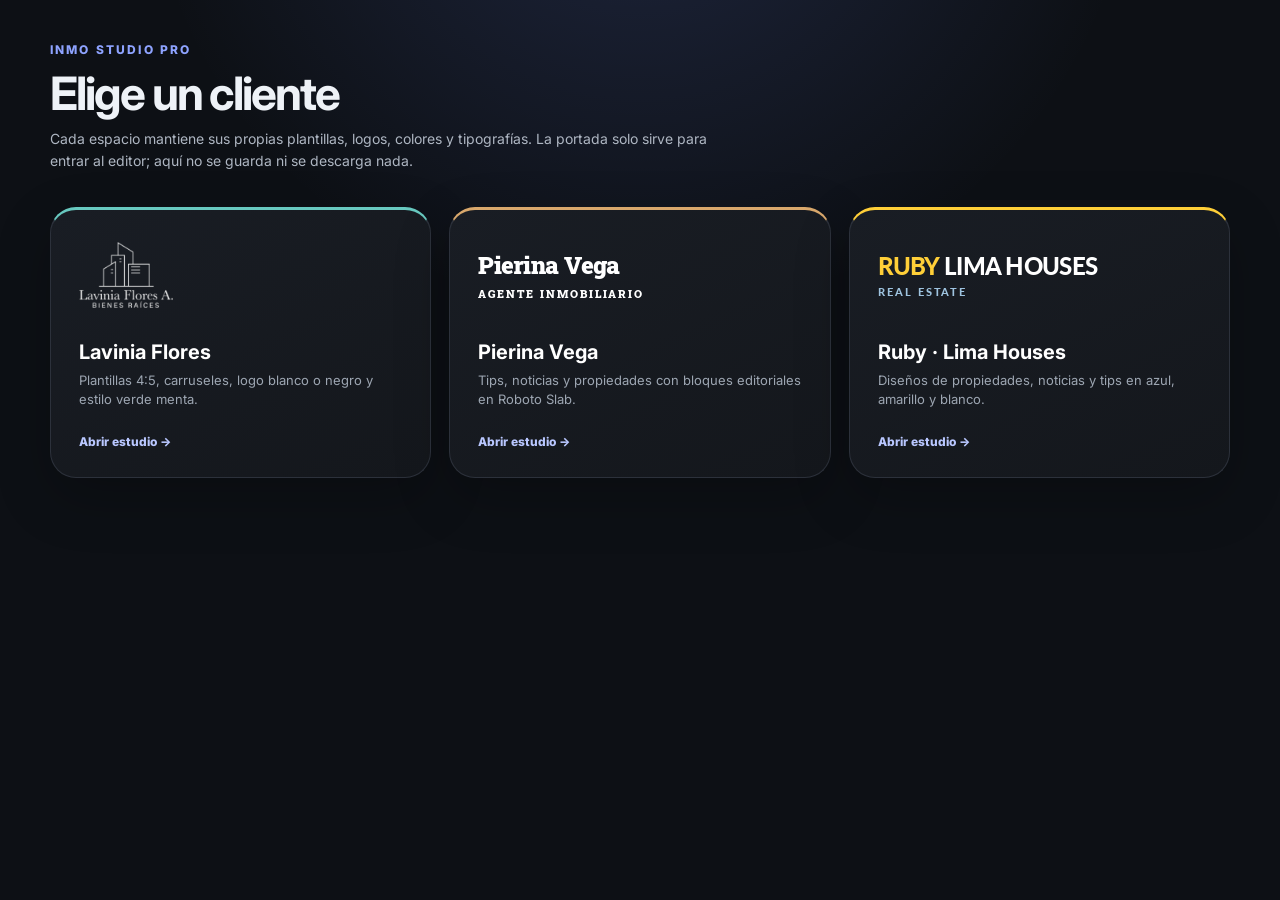
==== editor.html @ d0f82da0 "Add files via upload" ====
<!doctype html>
<html lang="es"><head><meta charset="utf-8"><meta name="viewport" content="width=device-width,initial-scale=1"><title>Inmo Studio PRO · Editor</title>
<link rel="preconnect" href="https://fonts.googleapis.com"><link rel="preconnect" href="https://fonts.gstatic.com" crossorigin>
<link href="https://fonts.googleapis.com/css2?family=Inter:wght@400;500;600;700;800&family=Lato:ital,wght@0,400;0,700;0,900;1,700;1,900&family=Roboto+Slab:wght@400;500;600;700;800;900&display=swap" rel="stylesheet">
<link rel="stylesheet" href="css/editor.css"></head><body>
<section id="home"><div class="home-wrap"><div class="home-kicker">Inmo Studio Pro</div><h1 class="home-title">Elige un cliente</h1><p class="home-sub">Cada espacio mantiene sus propias plantillas, logos, colores y tipografías. La portada solo sirve para entrar al editor; aquí no se guarda ni se descarga nada.</p><div class="client-grid">
<button class="client-card" data-client="lavinia"><div class="client-logo"><img src="[data-uri]" alt="Lavinia"></div><h2>Lavinia Flores</h2><p>Plantillas 4:5, carruseles, logo blanco o negro y estilo verde menta.</p><div class="open-label">Abrir estudio →</div></button>
<button class="client-card" data-client="pierina"><div class="client-logo"><div class="wordmark" style="font-family:'Roboto Slab'">Pierina Vega<small>AGENTE INMOBILIARIO</small></div></div><h2>Pierina Vega</h2><p>Tips, noticias y propiedades con bloques editoriales en Roboto Slab.</p><div class="open-label">Abrir estudio →</div></button>
<button class="client-card" data-client="ruby"><div class="client-logo"><div class="wordmark" style="font-family:Lato;color:#ffcf38">RUBY <span style="color:#fff">LIMA HOUSES</span><small style="color:#9ec3df">REAL ESTATE</small></div></div><h2>Ruby · Lima Houses</h2><p>Diseños de propiedades, noticias y tips en azul, amarillo y blanco.</p><div class="open-label">Abrir estudio →</div></button>
</div></div></section>
<section id="studio" class="hidden"><header class="topbar"><div class="top-left"><button id="backHome" class="topbtn icon">←</button><div class="brand-title" id="brandTitle">Studio</div><div class="divider"></div><button id="newProject" class="topbtn">Nuevo</button><button id="saveProject" class="topbtn">Guardar</button><button id="openProject" class="topbtn">Abrir</button><button id="editMasterBtn" class="topbtn master-edit-btn" title="Editar plantilla base">◇ Editar base</button><input id="projectFile" type="file" accept=".json" hidden><input id="projectName" class="project-name" value="Proyecto Lavinia" aria-label="Nombre del proyecto"></div><div class="top-right"><button id="undoBtn" class="topbtn icon">↶</button><button id="redoBtn" class="topbtn icon">↷</button><div class="divider"></div><button id="exportLayersBtn" class="topbtn">Exportar capas PNG</button><button id="exportBtn" class="topbtn primary">Exportar JPG</button></div></header>
<div class="editor"><aside class="left"><div class="pane-head"><span>Plantillas</span></div><div id="templates" class="template-list"></div><div id="brandControls"></div><div class="pane-head"><span>Elementos libres</span></div><div class="assets"><button class="asset-btn" data-add="text">T Texto</button><button class="asset-btn" data-add="smartlabel">▰ Etiqueta</button><button class="asset-btn" data-add="image">▧ Imagen</button><button class="asset-btn" data-add="shape">□ Forma</button><button class="asset-btn" data-add="logo">◇ Logo</button><input id="imageUpload" type="file" accept="image/*" hidden></div><div class="pane-head"><span>Capas</span><button id="duplicateBtn" class="smallbtn">Duplicar</button></div><div id="layers" class="layers"></div></aside>
<main class="workspace"><div class="canvasbar"><div class="bar-group"><button id="zoomOut">−</button><select id="zoomSelect"><option value="0.35">35%</option><option value="0.45" selected>45%</option><option value="0.55">55%</option><option value="0.7">70%</option><option value="1">100%</option></select><button id="zoomIn">+</button></div><div class="page-naming"><span>Nombre de esta pieza</span><input id="pageName" value="1" inputmode="text" aria-label="Nombre de archivo de la pieza"></div><div class="canvas-status" id="canvasStatus">Plantilla protegida · 1080 × 1350</div><div class="bar-group"><button id="gridBtn">Guías</button><button id="centerBtn">Centrar</button></div></div><div class="canvaswrap" id="canvasWrap"><div class="canvas-shell" id="canvasShell"><canvas id="canvas" width="1080" height="1350"></canvas></div><div class="quick-help">Clic: seleccionar · Arrastrar: mover<br>Doble clic: editar texto o cambiar foto</div></div><div class="slides" id="slides"><button class="slide active">1</button><button id="addSlide" class="add-slide">+</button></div></main>
<aside class="right"><div class="pane-head"><span>Propiedades</span><span id="typeBadge" class="badge">Sin selección</span></div><div id="inspector" class="inspector"><div class="empty">Selecciona una capa directamente en el diseño o desde la lista. Puedes moverla y cambiar su tamaño arrastrando sobre el lienzo.</div></div></aside></div></section><div id="toast" class="toast"></div><div id="masterEditorModal" class="master-modal hidden" role="dialog" aria-modal="true" aria-labelledby="masterEditorTitle">
  <div class="master-dialog">
    <div class="master-dialog-head"><div><b id="masterEditorTitle">Editar plantilla base</b><small>Desbloquea solo lo que necesitas mover</small></div><button id="closeMasterEditor" class="master-close" aria-label="Cerrar">×</button></div>
    <div class="master-toolbar"><button id="unlockAllMasters" class="master-action">Desbloquear todas</button><button id="lockAllMasters" class="master-action">Bloquear todas</button><button id="resetLaviniaLogo" class="master-action primary">Logo a la izquierda</button></div>
    <div id="masterLayerList" class="master-layer-list"></div>
    <div class="master-dialog-foot"><span>Al cerrar, las capas que dejaste desbloqueadas seguirán editables.</span><button id="doneMasterEditor" class="master-action primary">Listo</button></div>
  </div>
</div>
<script src="js/editor.js"></script></body></html>
---- css/editor.css ----
:root{--bg:#111317;--panel:#171a20;--panel2:#20242c;--line:#303641;--text:#eef2f7;--muted:#98a1ad;--accent:#6f8cff;--danger:#ff6978;--canvas:#2a2e36}
*{box-sizing:border-box}html,body{margin:0;height:100%;overflow:hidden;font-family:Inter,Arial,sans-serif;background:var(--bg);color:var(--text)}button,input,textarea,select{font:inherit}button{cursor:pointer}.hidden{display:none!important}
#home{height:100%;overflow:auto;background:radial-gradient(circle at 20% 10%,rgba(111,140,255,.15),transparent 28%),#0f1115;padding:54px 24px}
.home-wrap{max-width:1080px;margin:auto}.home-kicker{color:#8ea3ff;font-size:12px;font-weight:800;letter-spacing:.18em;text-transform:uppercase}.home-title{font-size:42px;line-height:1.06;margin:12px 0 10px}.home-sub{color:#aeb6c2;max-width:670px;line-height:1.6;margin:0 0 30px}.client-grid{display:grid;grid-template-columns:repeat(3,1fr);gap:18px}.client-card{border:1px solid #2c313b;background:#171a20;border-radius:22px;padding:24px;text-align:left;color:#fff;transition:.2s;min-height:230px;display:flex;flex-direction:column}.client-card:hover{transform:translateY(-4px);border-color:#596373;background:#1c2027}.client-logo{height:74px;display:flex;align-items:center;margin-bottom:28px}.client-logo img{max-height:66px;max-width:210px;object-fit:contain}.wordmark{font-weight:900;font-size:24px;letter-spacing:-.03em}.wordmark small{display:block;font-size:11px;letter-spacing:.18em;margin-top:5px}.client-card h2{font-size:20px;margin:0 0 7px}.client-card p{color:#9da6b2;font-size:13px;line-height:1.5;margin:0}.open-label{margin-top:auto;padding-top:24px;font-size:12px;font-weight:800;color:#b9c7ff}
#studio{height:100%;display:grid;grid-template-rows:54px 1fr}.topbar{display:flex;align-items:center;justify-content:space-between;padding:0 12px;border-bottom:1px solid var(--line);background:#14171c}.top-left,.top-right{display:flex;align-items:center;gap:7px}.brand-title{font-weight:800;margin:0 10px 0 4px}.topbtn{height:34px;border:1px solid var(--line);background:#20242b;color:#e8edf4;border-radius:8px;padding:0 11px;font-size:12px;font-weight:700}.topbtn:hover{background:#292e37}.topbtn.primary{background:var(--accent);border-color:transparent;color:white}.topbtn.icon{width:34px;padding:0}.divider{width:1px;height:23px;background:var(--line);margin:0 3px}
.editor{min-height:0;display:grid;grid-template-columns:245px minmax(0,1fr) 285px}.left,.right{background:var(--panel);min-height:0;overflow:auto}.left{border-right:1px solid var(--line)}.right{border-left:1px solid var(--line)}.pane-head{height:43px;display:flex;align-items:center;justify-content:space-between;padding:0 12px;border-bottom:1px solid var(--line);font-size:12px;font-weight:800}.smallbtn{border:1px solid var(--line);background:#232832;color:#dbe2ea;border-radius:7px;height:27px;padding:0 8px;font-size:11px;font-weight:700}.template-list{padding:10px;display:grid;gap:8px;border-bottom:1px solid var(--line)}.template-card{padding:11px;border-radius:10px;border:1px solid var(--line);background:#1e2229;color:#e9edf3;text-align:left}.template-card b{display:block;font-size:12px}.template-card span{display:block;color:#909aa6;font-size:10px;margin-top:3px}.template-card:hover{border-color:#697687}.assets{padding:10px;display:grid;grid-template-columns:repeat(2,1fr);gap:7px;border-bottom:1px solid var(--line)}.asset-btn{height:62px;border:1px solid var(--line);background:#1d2128;color:#cdd5de;border-radius:10px;font-size:11px;font-weight:700}.asset-btn:hover{background:#262b34}.layers{padding:8px}.layer-row{display:grid;grid-template-columns:25px 1fr 25px;align-items:center;gap:6px;border:1px solid transparent;border-radius:8px;padding:7px 6px;margin-bottom:4px;font-size:11px;color:#cbd3dc}.layer-row:hover{background:#20242b}.layer-row.active{background:#26314a;border-color:#46629f;color:#fff}.layer-name{overflow:hidden;text-overflow:ellipsis;white-space:nowrap}.eye,.lock{border:0;background:transparent;color:#9ba5b1;padding:0}.workspace{min-width:0;min-height:0;display:grid;grid-template-rows:42px 1fr 72px;background:#252932}.canvasbar{display:flex;align-items:center;justify-content:center;gap:8px;border-bottom:1px solid #343943;background:#20242b}.canvasbar button,.canvasbar select{height:28px;border:1px solid #3a404b;background:#282d36;color:#dbe2ea;border-radius:7px;font-size:11px;padding:0 8px}.canvaswrap{position:relative;overflow:auto;display:grid;place-items:center;padding:40px;background-color:#262a31;background-image:linear-gradient(45deg,#2b3038 25%,transparent 25%),linear-gradient(-45deg,#2b3038 25%,transparent 25%),linear-gradient(45deg,transparent 75%,#2b3038 75%),linear-gradient(-45deg,transparent 75%,#2b3038 75%);background-size:24px 24px;background-position:0 0,0 12px,12px -12px,-12px 0}.canvas-shell{position:relative;box-shadow:0 25px 65px rgba(0,0,0,.45);transform-origin:center center}.canvas-shell canvas{display:block;background:white}.slides{display:flex;align-items:center;gap:10px;padding:10px 16px;border-top:1px solid #363b45;background:#1e2229;overflow:auto}.slide{width:48px;height:60px;border:2px solid transparent;border-radius:6px;background:#fff;display:grid;place-items:center;color:#333;font-size:10px;font-weight:800;flex:0 0 auto}.slide.active{border-color:var(--accent)}.add-slide{width:48px;height:60px;border:1px dashed #59616e;border-radius:6px;background:transparent;color:#9da7b4;flex:0 0 auto}.inspector{padding:12px}.empty{color:#858f9c;font-size:12px;line-height:1.6;padding:12px}.group-title{font-size:10px;text-transform:uppercase;letter-spacing:.14em;color:#8e98a5;margin:12px 0 8px}.field{margin-bottom:10px}.field label{display:flex;justify-content:space-between;font-size:10px;color:#9ea7b2;margin-bottom:5px}.field input,.field textarea,.field select{width:100%;border:1px solid var(--line);background:#21252c;color:#edf2f7;border-radius:8px;padding:8px;font-size:11px}.field textarea{min-height:72px;resize:vertical}.row2{display:grid;grid-template-columns:1fr 1fr;gap:8px}.toolrow{display:grid;grid-template-columns:repeat(4,1fr);gap:6px}.toolrow button{height:31px;border:1px solid var(--line);background:#22272f;color:#cfd7e0;border-radius:7px}.danger{color:#ff9ba6!important}.badge{display:inline-flex;padding:5px 8px;border-radius:999px;background:#26314a;color:#a9bdff;font-size:10px;font-weight:800}.toast{position:fixed;left:50%;bottom:20px;transform:translateX(-50%);background:#11151b;border:1px solid #3a414c;color:#fff;padding:10px 14px;border-radius:10px;font-size:12px;z-index:50;opacity:0;pointer-events:none;transition:.2s}.toast.show{opacity:1}
@media(max-width:1000px){.editor{grid-template-columns:210px minmax(0,1fr)}.right{position:fixed;right:0;top:54px;bottom:0;width:280px;z-index:20;box-shadow:-18px 0 40px rgba(0,0,0,.3)}.client-grid{grid-template-columns:1fr}.home-title{font-size:34px}}


:root{--radius:12px;--soft:#252a33}
#home{background:radial-gradient(circle at 50% -20%,rgba(111,140,255,.18),transparent 40%),#0d1015;padding:42px 24px}
.home-wrap{max-width:1180px}.home-title{font-size:46px;letter-spacing:-.045em}.home-sub{font-size:14px;margin-bottom:34px}.client-card{min-height:260px;border-radius:26px;padding:28px;background:linear-gradient(155deg,#191d24,#14171c);box-shadow:0 20px 55px rgba(0,0,0,.22)}
.client-card:hover{transform:translateY(-6px);box-shadow:0 28px 75px rgba(0,0,0,.34)}.client-card[data-client="lavinia"]{border-top:3px solid #68c9c0}.client-card[data-client="pierina"]{border-top:3px solid #d9a86c}.client-card[data-client="ruby"]{border-top:3px solid #ffcf38}
.open-label{display:inline-flex;align-items:center;gap:8px}.editor{grid-template-columns:270px minmax(0,1fr) 310px}.left,.right{background:#15181e}.pane-head{position:sticky;top:0;z-index:2;background:#171a20}
.template-list{grid-template-columns:1fr 1fr}.template-card{min-height:74px;padding:12px}.template-card b{font-size:11px}.template-card span{line-height:1.35}.template-card.active{border-color:var(--accent);box-shadow:0 0 0 1px var(--accent) inset}
.brand-controls{padding:10px;border-bottom:1px solid var(--line)}.control-card{border:1px solid var(--line);border-radius:12px;background:#1d2128;padding:10px;margin-bottom:8px}.control-card:last-child{margin-bottom:0}.control-title{font-size:10px;text-transform:uppercase;letter-spacing:.13em;color:#8f99a6;margin-bottom:8px}.segmented{display:grid;grid-template-columns:repeat(3,1fr);gap:5px}.segmented.two{grid-template-columns:repeat(2,1fr)}.segmented button{height:31px;border:1px solid #343a45;background:#252a33;color:#cbd3dc;border-radius:8px;font-size:10px;font-weight:800}.segmented button.active{background:var(--accent);color:#fff;border-color:transparent}.switchline{display:flex;align-items:center;justify-content:space-between;gap:10px;font-size:11px;color:#cbd3dc}.switch{width:40px;height:22px;border-radius:999px;border:0;background:#343a44;padding:2px}.switch::after{content:"";display:block;width:18px;height:18px;border-radius:50%;background:#fff;transition:.18s}.switch.on{background:var(--accent)}.switch.on::after{transform:translateX(18px)}
.assets{grid-template-columns:repeat(4,1fr);padding:9px}.asset-btn{height:52px;font-size:10px}.layer-row{grid-template-columns:24px 1fr auto 24px}.master-tag{font-size:8px;font-weight:900;color:#9fb0c4;background:#262d37;border-radius:999px;padding:3px 5px}.layer-row.master{opacity:.9}.layer-row.master .layer-name::before{content:"◆ ";color:var(--accent)}
.canvasbar{justify-content:space-between;padding:0 10px}.canvasbar .bar-group{display:flex;gap:6px;align-items:center}.canvasbar .canvas-status{font-size:10px;color:#9da7b3}.canvaswrap{padding:54px}.canvas-shell{border-radius:2px;overflow:hidden}.slides{height:86px}.slide{width:52px;height:65px}.inspector{padding:14px}.empty{background:#1d2128;border:1px dashed #343a45;border-radius:12px;margin:4px}.field input,.field textarea,.field select{padding:9px}.protect-note{font-size:10px;line-height:1.5;color:#8f99a6;margin-top:6px}.quick-help{position:absolute;right:18px;bottom:18px;background:#15191fdd;border:1px solid #3a414d;border-radius:12px;padding:10px 12px;color:#c6ced8;font-size:10px;line-height:1.5;pointer-events:none}
@media(max-width:1180px){.editor{grid-template-columns:235px minmax(0,1fr) 280px}.template-list{grid-template-columns:1fr}}

.project-name{height:34px;width:180px;border:1px solid var(--line);background:#0f1217;color:#fff;border-radius:8px;padding:0 10px;font-size:12px}.page-naming{display:flex;align-items:center;gap:7px;font-size:10px;color:#9da7b3}.page-naming input{width:92px;height:28px;border:1px solid #3a404b;background:#282d36;color:#fff;border-radius:7px;padding:0 8px}.layer-actions{display:flex;gap:2px}.layer-mini{border:0;background:transparent;color:#93a0ae;padding:2px 4px;font-size:11px}.layer-mini:hover{color:#fff}.slide-wrap{position:relative;flex:0 0 auto}.slide-wrap .slide-delete{position:absolute;right:-5px;top:-5px;width:18px;height:18px;border-radius:50%;border:1px solid #5a6270;background:#171a20;color:#fff;font-size:10px;line-height:16px;padding:0}.inline-text-editor{position:absolute;z-index:30;resize:none;border:2px solid var(--accent);outline:0;background:rgba(255,255,255,.96);color:#111;padding:8px;line-height:1.18;box-sizing:border-box;overflow:auto}.template-card.template-blank{border-style:dashed}.export-hint{font-size:10px;color:#9aa5b2;line-height:1.45;margin-top:7px}.layer-row.dragging{opacity:.35}.layer-row.drag-over{border-color:var(--accent);background:#253148}


/* Editor de plantilla base */
.master-edit-btn{border-color:color-mix(in srgb,var(--accent) 65%,#3a404b);color:#dffcf8}
.master-modal{position:fixed;inset:0;z-index:100;background:rgba(7,9,12,.66);display:grid;place-items:center;padding:24px;backdrop-filter:blur(5px)}
.master-modal.hidden{display:none}
.master-dialog{width:min(620px,96vw);max-height:82vh;display:grid;grid-template-rows:auto auto minmax(0,1fr) auto;background:#1a1e24;border:1px solid #414854;border-radius:16px;box-shadow:0 30px 90px rgba(0,0,0,.55);overflow:hidden;color:#edf2f7}
.master-dialog-head{display:flex;align-items:center;justify-content:space-between;padding:18px 20px;border-bottom:1px solid #343a44}.master-dialog-head b{display:block;font-size:17px}.master-dialog-head small{display:block;margin-top:4px;color:#939eaa;font-size:11px}.master-close{width:34px;height:34px;border:1px solid #3b424d;background:#252a32;color:#fff;border-radius:8px;font-size:20px}
.master-toolbar{display:flex;gap:8px;padding:12px 16px;border-bottom:1px solid #303640;background:#15191e}.master-action{height:34px;border:1px solid #3b424d;background:#252a32;color:#dce3eb;border-radius:8px;padding:0 12px;font-size:11px;font-weight:800}.master-action.primary{background:var(--accent);border-color:transparent;color:#fff}
.master-layer-list{padding:12px;overflow:auto}.master-item{display:grid;grid-template-columns:38px minmax(0,1fr) auto auto;align-items:center;gap:10px;padding:10px;border:1px solid #343b46;border-radius:10px;background:#20252c;margin-bottom:8px}.master-item.unlocked{border-color:var(--accent);background:#222d30}.master-icon{width:34px;height:34px;display:grid;place-items:center;border-radius:8px;background:#15191e;color:var(--accent);font-weight:900}.master-info b{display:block;font-size:12px}.master-info small{display:block;margin-top:3px;color:#8f9aa6;font-size:10px}.master-select,.master-toggle{height:30px;border:1px solid #3d4550;background:#292f38;color:#dce3eb;border-radius:7px;padding:0 9px;font-size:10px;font-weight:800}.master-toggle.active{background:var(--accent);border-color:transparent;color:#fff}.master-dialog-foot{display:flex;align-items:center;justify-content:space-between;gap:15px;padding:13px 16px;border-top:1px solid #343a44;background:#15191e}.master-dialog-foot span{color:#8f99a5;font-size:10px}.master-empty{padding:28px;text-align:center;color:#8f99a5;font-size:12px}
.master-inspector-card{display:flex;align-items:center;justify-content:space-between;gap:10px;padding:10px;margin-bottom:12px;border:1px solid color-mix(in srgb,var(--accent) 60%,#343a45);background:#20282b;border-radius:10px}.master-inspector-card b{display:block;font-size:11px}.master-inspector-card small{display:block;margin-top:3px;color:#8f99a5;font-size:9px;line-height:1.35}.master-inspector-card button{height:31px;border:0;border-radius:7px;background:var(--accent);color:#fff;padding:0 9px;font-size:10px;font-weight:800;white-space:nowrap}
@media(max-width:700px){.master-toolbar{flex-wrap:wrap}.master-item{grid-template-columns:34px minmax(0,1fr);}.master-select,.master-toggle{grid-row:2}.master-dialog-foot{align-items:flex-end}.master-dialog-foot span{max-width:65%}}

/* ===== PRO 2.5: componente inteligente de etiqueta Lavinia ===== */
.smart-label-chip{display:inline-flex;align-items:center;gap:7px;padding:5px 8px;border-radius:7px;background:rgba(104,201,192,.12);color:#9fe1dc;font-size:10px;font-weight:800;margin-bottom:10px}
.smart-label-grid{display:grid;grid-template-columns:1fr 1fr;gap:8px}
.smart-label-help{font-size:10px;line-height:1.45;color:#8f99a5;padding:9px 10px;border:1px solid #343b45;background:#191d23;border-radius:8px;margin:4px 0 10px}
.inline-smart-label{position:absolute;z-index:25;box-sizing:border-box;border:2px solid #fff;outline:2px solid var(--accent);border-radius:16px;background:#68c9c0;color:#fff;padding:14px 26px;overflow:hidden;resize:none;line-height:1.15;box-shadow:0 8px 28px rgba(0,0,0,.28);text-transform:uppercase}
.inline-smart-label::selection{background:rgba(18,50,47,.35)}
.asset-btn[data-add="smartlabel"]{color:#a9e9e4}
@media(max-width:1100px){.smart-label-grid{grid-template-columns:1fr}}

/* v2.6 · Candado individual para todas las capas */
.layer-row{grid-template-columns:24px minmax(0,1fr) auto auto!important}
.layer-row.is-locked{background:rgba(255,255,255,.025)}
.layer-row.is-locked .layer-name{color:#8f99a5}
.layer-row.is-locked.active{background:#29303b}
.layer-lock-btn{width:25px;height:25px;border:1px solid transparent;background:transparent;color:#8f99a5;border-radius:5px;padding:0;display:grid;place-items:center;font-size:12px;cursor:pointer}
.layer-lock-btn:hover{background:#303640;color:#fff;border-color:#444c58}
.layer-lock-btn.unlocked{color:#7eb6ff}
.layer-lock-btn.locked{color:#e4b75c;background:rgba(228,183,92,.08)}
.layer-actions{align-items:center}
.layer-mini.duplicate-layer{font-size:12px}
.layer-lock-panel{display:flex;align-items:center;justify-content:space-between;gap:10px;padding:10px;margin-bottom:10px;border:1px solid #38404b;background:#1d2229;border-radius:9px}
.layer-lock-panel.locked{border-color:#735f35;background:#282419}
.layer-lock-panel div{min-width:0}
.layer-lock-panel b{display:block;font-size:11px;color:#e8edf3}
.layer-lock-panel small{display:block;margin-top:3px;color:#929da9;font-size:9px;line-height:1.35}
.layer-lock-toggle{height:31px;border:1px solid #46505d;background:#2a3038;color:#e4ebf3;border-radius:7px;padding:0 10px;font-size:10px;font-weight:800;white-space:nowrap}
.layer-lock-panel.locked .layer-lock-toggle{border-color:#8b713c;background:#4a3c20;color:#ffe0a0}
.inspector-locked-note{padding:9px 10px;margin:0 0 10px;border-radius:7px;background:#292419;color:#ddbd78;font-size:10px;line-height:1.45}
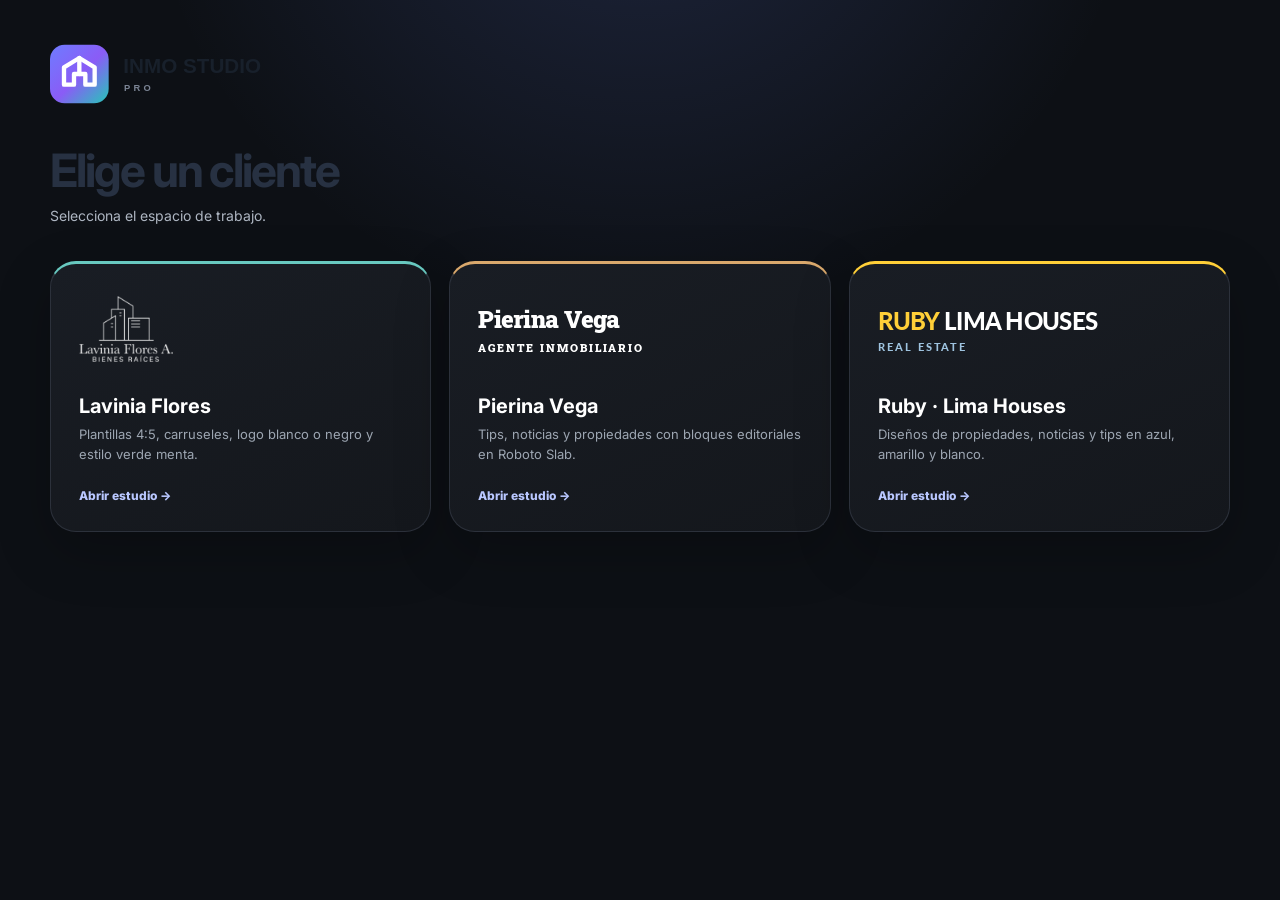
==== commit d98258f0: "Add files via upload" ====
--- a/editor.html
+++ b/editor.html
@@ -2,15 +2,28 @@
 <html lang="es"><head><meta charset="utf-8"><meta name="viewport" content="width=device-width,initial-scale=1"><title>Inmo Studio PRO · Editor</title>
 <link rel="preconnect" href="https://fonts.googleapis.com"><link rel="preconnect" href="https://fonts.gstatic.com" crossorigin>
 <link href="https://fonts.googleapis.com/css2?family=Inter:wght@400;500;600;700;800&family=Lato:ital,wght@0,400;0,700;0,900;1,700;1,900&family=Roboto+Slab:wght@400;500;600;700;800;900&display=swap" rel="stylesheet">
-<link rel="stylesheet" href="css/editor.css"></head><body>
-<section id="home"><div class="home-wrap"><div class="home-kicker">Inmo Studio Pro</div><h1 class="home-title">Elige un cliente</h1><p class="home-sub">Cada espacio mantiene sus propias plantillas, logos, colores y tipografías. La portada solo sirve para entrar al editor; aquí no se guarda ni se descarga nada.</p><div class="client-grid">
+<link rel="stylesheet" href="css/editor-v35.css?v=3.5.0"></head><body>
+<section id="home"><div class="home-wrap"><img src="assets/app/inmo-studio-logo.svg" alt="Inmo Studio PRO" style="width:280px;max-width:80%;margin-bottom:24px"><h1 class="home-title">Elige un cliente</h1><p class="home-sub">Selecciona el espacio de trabajo.</p><div class="client-grid">
 <button class="client-card" data-client="lavinia"><div class="client-logo"><img src="[data-uri]" alt="Lavinia"></div><h2>Lavinia Flores</h2><p>Plantillas 4:5, carruseles, logo blanco o negro y estilo verde menta.</p><div class="open-label">Abrir estudio →</div></button>
 <button class="client-card" data-client="pierina"><div class="client-logo"><div class="wordmark" style="font-family:'Roboto Slab'">Pierina Vega<small>AGENTE INMOBILIARIO</small></div></div><h2>Pierina Vega</h2><p>Tips, noticias y propiedades con bloques editoriales en Roboto Slab.</p><div class="open-label">Abrir estudio →</div></button>
 <button class="client-card" data-client="ruby"><div class="client-logo"><div class="wordmark" style="font-family:Lato;color:#ffcf38">RUBY <span style="color:#fff">LIMA HOUSES</span><small style="color:#9ec3df">REAL ESTATE</small></div></div><h2>Ruby · Lima Houses</h2><p>Diseños de propiedades, noticias y tips en azul, amarillo y blanco.</p><div class="open-label">Abrir estudio →</div></button>
 </div></div></section>
-<section id="studio" class="hidden"><header class="topbar"><div class="top-left"><button id="backHome" class="topbtn icon">←</button><div class="brand-title" id="brandTitle">Studio</div><div class="divider"></div><button id="newProject" class="topbtn">Nuevo</button><button id="saveProject" class="topbtn">Guardar</button><button id="openProject" class="topbtn">Abrir</button><button id="editMasterBtn" class="topbtn master-edit-btn" title="Editar plantilla base">◇ Editar base</button><input id="projectFile" type="file" accept=".json" hidden><input id="projectName" class="project-name" value="Proyecto Lavinia" aria-label="Nombre del proyecto"></div><div class="top-right"><button id="undoBtn" class="topbtn icon">↶</button><button id="redoBtn" class="topbtn icon">↷</button><div class="divider"></div><button id="exportLayersBtn" class="topbtn">Exportar capas PNG</button><button id="exportBtn" class="topbtn primary">Exportar JPG</button></div></header>
+<section id="studio" class="hidden"><header class="topbar"><div class="top-left"><button id="backHome" class="topbtn icon">←</button><div class="app-mini-brand"><img src="assets/app/inmo-studio-mark.svg" alt=""><div><b>INMO STUDIO</b><span id="brandTitle">Studio</span></div></div><div class="divider"></div><button id="newProject" class="topbtn">Nuevo</button><button id="saveProject" class="topbtn">Guardar</button><button id="openProject" class="topbtn">Abrir</button><button id="editMasterBtn" class="topbtn master-edit-btn" title="Editar plantilla base">◇ Editar base</button><input id="projectFile" type="file" accept=".json" hidden><input id="projectName" class="project-name" value="Proyecto Lavinia" aria-label="Nombre del proyecto"></div><div class="top-right"><button id="undoBtn" class="topbtn icon">↶</button><button id="redoBtn" class="topbtn icon">↷</button><div class="divider"></div><button id="exportLayersBtn" class="topbtn" title="Exportar para Canva o CapCut">◫ Capas PNG</button><button id="exportBtn" class="topbtn primary">⬇ JPG</button></div></header>
 <div class="editor"><aside class="left"><div class="pane-head"><span>Plantillas</span></div><div id="templates" class="template-list"></div><div id="brandControls"></div><div class="pane-head"><span>Elementos libres</span></div><div class="assets"><button class="asset-btn" data-add="text">T Texto</button><button class="asset-btn" data-add="smartlabel">▰ Etiqueta</button><button class="asset-btn" data-add="image">▧ Imagen</button><button class="asset-btn" data-add="shape">□ Forma</button><button class="asset-btn" data-add="logo">◇ Logo</button><input id="imageUpload" type="file" accept="image/*" hidden></div><div class="pane-head"><span>Capas</span><button id="duplicateBtn" class="smallbtn">Duplicar</button></div><div id="layers" class="layers"></div></aside>
-<main class="workspace"><div class="canvasbar"><div class="bar-group"><button id="zoomOut">−</button><select id="zoomSelect"><option value="0.35">35%</option><option value="0.45" selected>45%</option><option value="0.55">55%</option><option value="0.7">70%</option><option value="1">100%</option></select><button id="zoomIn">+</button></div><div class="page-naming"><span>Nombre de esta pieza</span><input id="pageName" value="1" inputmode="text" aria-label="Nombre de archivo de la pieza"></div><div class="canvas-status" id="canvasStatus">Plantilla protegida · 1080 × 1350</div><div class="bar-group"><button id="gridBtn">Guías</button><button id="centerBtn">Centrar</button></div></div><div class="canvaswrap" id="canvasWrap"><div class="canvas-shell" id="canvasShell"><canvas id="canvas" width="1080" height="1350"></canvas></div><div class="quick-help">Clic: seleccionar · Arrastrar: mover<br>Doble clic: editar texto o cambiar foto</div></div><div class="slides" id="slides"><button class="slide active">1</button><button id="addSlide" class="add-slide">+</button></div></main>
+<main class="workspace"><div class="canvasbar"><div class="bar-group"><button id="zoomOut">−</button><select id="zoomSelect"><option value="0.35">35%</option><option value="0.45" selected>45%</option><option value="0.55">55%</option><option value="0.7">70%</option><option value="1">100%</option></select><button id="zoomIn">+</button></div><div class="page-naming"><span>Nombre de esta pieza</span><input id="pageName" value="1" inputmode="text" aria-label="Nombre de archivo de la pieza"></div><div class="canvas-status" id="canvasStatus">Plantilla protegida · 1080 × 1350</div><div class="bar-group"><button id="gridBtn">Guías</button><button id="centerBtn">Centrar</button></div></div><div id="imageModeBar" class="image-quickbar image-mode-static hidden" aria-label="Controles de imagen">
+  <div class="image-quick-title"><b>IMAGEN</b><small>Marco y encuadre</small></div>
+  <div class="image-mode-switch">
+    <button type="button" data-mode="frame">▣ MOVER MARCO</button>
+    <button type="button" data-mode="photo">✥ MOVER FOTO</button>
+  </div>
+  <div class="image-zoom-tools">
+    <button type="button" data-crop="minus" title="Alejar fotografía">−</button>
+    <input data-crop="zoom" type="range" min="100" max="800" value="100" aria-label="Zoom de fotografía">
+    <span data-crop="value">100%</span>
+    <button type="button" data-crop="plus" title="Acercar fotografía">+</button>
+    <button type="button" data-crop="reset" title="Restablecer encuadre">⌂</button>
+  </div>
+</div><div class="canvaswrap" id="canvasWrap"><div class="canvas-shell" id="canvasShell"><canvas id="canvas" width="1080" height="1350"></canvas></div><div class="quick-help">Clic: seleccionar · Arrastrar: mover<br>Doble clic en foto: alternar marco / foto</div></div><div class="slides" id="slides"><button class="slide active">1</button><button id="addSlide" class="add-slide">+</button></div></main>
 <aside class="right"><div class="pane-head"><span>Propiedades</span><span id="typeBadge" class="badge">Sin selección</span></div><div id="inspector" class="inspector"><div class="empty">Selecciona una capa directamente en el diseño o desde la lista. Puedes moverla y cambiar su tamaño arrastrando sobre el lienzo.</div></div></aside></div></section><div id="toast" class="toast"></div><div id="masterEditorModal" class="master-modal hidden" role="dialog" aria-modal="true" aria-labelledby="masterEditorTitle">
   <div class="master-dialog">
     <div class="master-dialog-head"><div><b id="masterEditorTitle">Editar plantilla base</b><small>Desbloquea solo lo que necesitas mover</small></div><button id="closeMasterEditor" class="master-close" aria-label="Cerrar">×</button></div>
@@ -19,4 +32,4 @@
     <div class="master-dialog-foot"><span>Al cerrar, las capas que dejaste desbloqueadas seguirán editables.</span><button id="doneMasterEditor" class="master-action primary">Listo</button></div>
   </div>
 </div>
-<script src="js/editor.js"></script></body></html>
+<script src="js/editor-v34.js?v=3.4.0"></script><script src="js/image-crop-v35.js?v=3.5.0"></script></body></html>
--- a/css/editor-v35.css
+++ b/css/editor-v35.css
@@ -0,0 +1,147 @@
+
+:root{--bg:#111317;--panel:#171a20;--panel2:#20242c;--line:#303641;--text:#eef2f7;--muted:#98a1ad;--accent:#6f8cff;--danger:#ff6978;--canvas:#2a2e36}
+*{box-sizing:border-box}html,body{margin:0;height:100%;overflow:hidden;font-family:Inter,Arial,sans-serif;background:var(--bg);color:var(--text)}button,input,textarea,select{font:inherit}button{cursor:pointer}.hidden{display:none!important}
+#home{height:100%;overflow:auto;background:radial-gradient(circle at 20% 10%,rgba(111,140,255,.15),transparent 28%),#0f1115;padding:54px 24px}
+.home-wrap{max-width:1080px;margin:auto}.home-kicker{color:#8ea3ff;font-size:12px;font-weight:800;letter-spacing:.18em;text-transform:uppercase}.home-title{font-size:42px;line-height:1.06;margin:12px 0 10px}.home-sub{color:#aeb6c2;max-width:670px;line-height:1.6;margin:0 0 30px}.client-grid{display:grid;grid-template-columns:repeat(3,1fr);gap:18px}.client-card{border:1px solid #2c313b;background:#171a20;border-radius:22px;padding:24px;text-align:left;color:#fff;transition:.2s;min-height:230px;display:flex;flex-direction:column}.client-card:hover{transform:translateY(-4px);border-color:#596373;background:#1c2027}.client-logo{height:74px;display:flex;align-items:center;margin-bottom:28px}.client-logo img{max-height:66px;max-width:210px;object-fit:contain}.wordmark{font-weight:900;font-size:24px;letter-spacing:-.03em}.wordmark small{display:block;font-size:11px;letter-spacing:.18em;margin-top:5px}.client-card h2{font-size:20px;margin:0 0 7px}.client-card p{color:#9da6b2;font-size:13px;line-height:1.5;margin:0}.open-label{margin-top:auto;padding-top:24px;font-size:12px;font-weight:800;color:#b9c7ff}
+#studio{height:100%;display:grid;grid-template-rows:54px 1fr}.topbar{display:flex;align-items:center;justify-content:space-between;padding:0 12px;border-bottom:1px solid var(--line);background:#14171c}.top-left,.top-right{display:flex;align-items:center;gap:7px}.brand-title{font-weight:800;margin:0 10px 0 4px}.topbtn{height:34px;border:1px solid var(--line);background:#20242b;color:#e8edf4;border-radius:8px;padding:0 11px;font-size:12px;font-weight:700}.topbtn:hover{background:#292e37}.topbtn.primary{background:var(--accent);border-color:transparent;color:white}.topbtn.icon{width:34px;padding:0}.divider{width:1px;height:23px;background:var(--line);margin:0 3px}
+.editor{min-height:0;display:grid;grid-template-columns:245px minmax(0,1fr) 285px}.left,.right{background:var(--panel);min-height:0;overflow:auto}.left{border-right:1px solid var(--line)}.right{border-left:1px solid var(--line)}.pane-head{height:43px;display:flex;align-items:center;justify-content:space-between;padding:0 12px;border-bottom:1px solid var(--line);font-size:12px;font-weight:800}.smallbtn{border:1px solid var(--line);background:#232832;color:#dbe2ea;border-radius:7px;height:27px;padding:0 8px;font-size:11px;font-weight:700}.template-list{padding:10px;display:grid;gap:8px;border-bottom:1px solid var(--line)}.template-card{padding:11px;border-radius:10px;border:1px solid var(--line);background:#1e2229;color:#e9edf3;text-align:left}.template-card b{display:block;font-size:12px}.template-card span{display:block;color:#909aa6;font-size:10px;margin-top:3px}.template-card:hover{border-color:#697687}.assets{padding:10px;display:grid;grid-template-columns:repeat(2,1fr);gap:7px;border-bottom:1px solid var(--line)}.asset-btn{height:62px;border:1px solid var(--line);background:#1d2128;color:#cdd5de;border-radius:10px;font-size:11px;font-weight:700}.asset-btn:hover{background:#262b34}.layers{padding:8px}.layer-row{display:grid;grid-template-columns:25px 1fr 25px;align-items:center;gap:6px;border:1px solid transparent;border-radius:8px;padding:7px 6px;margin-bottom:4px;font-size:11px;color:#cbd3dc}.layer-row:hover{background:#20242b}.layer-row.active{background:#26314a;border-color:#46629f;color:#fff}.layer-name{overflow:hidden;text-overflow:ellipsis;white-space:nowrap}.eye,.lock{border:0;background:transparent;color:#9ba5b1;padding:0}.workspace{min-width:0;min-height:0;display:grid;grid-template-rows:42px 1fr 72px;background:#252932}.canvasbar{display:flex;align-items:center;justify-content:center;gap:8px;border-bottom:1px solid #343943;background:#20242b}.canvasbar button,.canvasbar select{height:28px;border:1px solid #3a404b;background:#282d36;color:#dbe2ea;border-radius:7px;font-size:11px;padding:0 8px}.canvaswrap{position:relative;overflow:auto;display:grid;place-items:center;padding:40px;background-color:#262a31;background-image:linear-gradient(45deg,#2b3038 25%,transparent 25%),linear-gradient(-45deg,#2b3038 25%,transparent 25%),linear-gradient(45deg,transparent 75%,#2b3038 75%),linear-gradient(-45deg,transparent 75%,#2b3038 75%);background-size:24px 24px;background-position:0 0,0 12px,12px -12px,-12px 0}.canvas-shell{position:relative;box-shadow:0 25px 65px rgba(0,0,0,.45);transform-origin:center center}.canvas-shell canvas{display:block;background:white}.slides{display:flex;align-items:center;gap:10px;padding:10px 16px;border-top:1px solid #363b45;background:#1e2229;overflow:auto}.slide{width:48px;height:60px;border:2px solid transparent;border-radius:6px;background:#fff;display:grid;place-items:center;color:#333;font-size:10px;font-weight:800;flex:0 0 auto}.slide.active{border-color:var(--accent)}.add-slide{width:48px;height:60px;border:1px dashed #59616e;border-radius:6px;background:transparent;color:#9da7b4;flex:0 0 auto}.inspector{padding:12px}.empty{color:#858f9c;font-size:12px;line-height:1.6;padding:12px}.group-title{font-size:10px;text-transform:uppercase;letter-spacing:.14em;color:#8e98a5;margin:12px 0 8px}.field{margin-bottom:10px}.field label{display:flex;justify-content:space-between;font-size:10px;color:#9ea7b2;margin-bottom:5px}.field input,.field textarea,.field select{width:100%;border:1px solid var(--line);background:#21252c;color:#edf2f7;border-radius:8px;padding:8px;font-size:11px}.field textarea{min-height:72px;resize:vertical}.row2{display:grid;grid-template-columns:1fr 1fr;gap:8px}.toolrow{display:grid;grid-template-columns:repeat(4,1fr);gap:6px}.toolrow button{height:31px;border:1px solid var(--line);background:#22272f;color:#cfd7e0;border-radius:7px}.danger{color:#ff9ba6!important}.badge{display:inline-flex;padding:5px 8px;border-radius:999px;background:#26314a;color:#a9bdff;font-size:10px;font-weight:800}.toast{position:fixed;left:50%;bottom:20px;transform:translateX(-50%);background:#11151b;border:1px solid #3a414c;color:#fff;padding:10px 14px;border-radius:10px;font-size:12px;z-index:50;opacity:0;pointer-events:none;transition:.2s}.toast.show{opacity:1}
+@media(max-width:1000px){.editor{grid-template-columns:210px minmax(0,1fr)}.right{position:fixed;right:0;top:54px;bottom:0;width:280px;z-index:20;box-shadow:-18px 0 40px rgba(0,0,0,.3)}.client-grid{grid-template-columns:1fr}.home-title{font-size:34px}}
+
+
+:root{--radius:12px;--soft:#252a33}
+#home{background:radial-gradient(circle at 50% -20%,rgba(111,140,255,.18),transparent 40%),#0d1015;padding:42px 24px}
+.home-wrap{max-width:1180px}.home-title{font-size:46px;letter-spacing:-.045em}.home-sub{font-size:14px;margin-bottom:34px}.client-card{min-height:260px;border-radius:26px;padding:28px;background:linear-gradient(155deg,#191d24,#14171c);box-shadow:0 20px 55px rgba(0,0,0,.22)}
+.client-card:hover{transform:translateY(-6px);box-shadow:0 28px 75px rgba(0,0,0,.34)}.client-card[data-client="lavinia"]{border-top:3px solid #68c9c0}.client-card[data-client="pierina"]{border-top:3px solid #d9a86c}.client-card[data-client="ruby"]{border-top:3px solid #ffcf38}
+.open-label{display:inline-flex;align-items:center;gap:8px}.editor{grid-template-columns:270px minmax(0,1fr) 310px}.left,.right{background:#15181e}.pane-head{position:sticky;top:0;z-index:2;background:#171a20}
+.template-list{grid-template-columns:1fr 1fr}.template-card{min-height:74px;padding:12px}.template-card b{font-size:11px}.template-card span{line-height:1.35}.template-card.active{border-color:var(--accent);box-shadow:0 0 0 1px var(--accent) inset}
+.brand-controls{padding:10px;border-bottom:1px solid var(--line)}.control-card{border:1px solid var(--line);border-radius:12px;background:#1d2128;padding:10px;margin-bottom:8px}.control-card:last-child{margin-bottom:0}.control-title{font-size:10px;text-transform:uppercase;letter-spacing:.13em;color:#8f99a6;margin-bottom:8px}.segmented{display:grid;grid-template-columns:repeat(3,1fr);gap:5px}.segmented.two{grid-template-columns:repeat(2,1fr)}.segmented button{height:31px;border:1px solid #343a45;background:#252a33;color:#cbd3dc;border-radius:8px;font-size:10px;font-weight:800}.segmented button.active{background:var(--accent);color:#fff;border-color:transparent}.switchline{display:flex;align-items:center;justify-content:space-between;gap:10px;font-size:11px;color:#cbd3dc}.switch{width:40px;height:22px;border-radius:999px;border:0;background:#343a44;padding:2px}.switch::after{content:"";display:block;width:18px;height:18px;border-radius:50%;background:#fff;transition:.18s}.switch.on{background:var(--accent)}.switch.on::after{transform:translateX(18px)}
+.assets{grid-template-columns:repeat(4,1fr);padding:9px}.asset-btn{height:52px;font-size:10px}.layer-row{grid-template-columns:24px 1fr auto 24px}.master-tag{font-size:8px;font-weight:900;color:#9fb0c4;background:#262d37;border-radius:999px;padding:3px 5px}.layer-row.master{opacity:.9}.layer-row.master .layer-name::before{content:"◆ ";color:var(--accent)}
+.canvasbar{justify-content:space-between;padding:0 10px}.canvasbar .bar-group{display:flex;gap:6px;align-items:center}.canvasbar .canvas-status{font-size:10px;color:#9da7b3}.canvaswrap{padding:54px}.canvas-shell{border-radius:2px;overflow:hidden}.slides{height:86px}.slide{width:52px;height:65px}.inspector{padding:14px}.empty{background:#1d2128;border:1px dashed #343a45;border-radius:12px;margin:4px}.field input,.field textarea,.field select{padding:9px}.protect-note{font-size:10px;line-height:1.5;color:#8f99a6;margin-top:6px}.quick-help{position:absolute;right:18px;bottom:18px;background:#15191fdd;border:1px solid #3a414d;border-radius:12px;padding:10px 12px;color:#c6ced8;font-size:10px;line-height:1.5;pointer-events:none}
+@media(max-width:1180px){.editor{grid-template-columns:235px minmax(0,1fr) 280px}.template-list{grid-template-columns:1fr}}
+
+.project-name{height:34px;width:180px;border:1px solid var(--line);background:#0f1217;color:#fff;border-radius:8px;padding:0 10px;font-size:12px}.page-naming{display:flex;align-items:center;gap:7px;font-size:10px;color:#9da7b3}.page-naming input{width:92px;height:28px;border:1px solid #3a404b;background:#282d36;color:#fff;border-radius:7px;padding:0 8px}.layer-actions{display:flex;gap:2px}.layer-mini{border:0;background:transparent;color:#93a0ae;padding:2px 4px;font-size:11px}.layer-mini:hover{color:#fff}.slide-wrap{position:relative;flex:0 0 auto}.slide-wrap .slide-delete{position:absolute;right:-5px;top:-5px;width:18px;height:18px;border-radius:50%;border:1px solid #5a6270;background:#171a20;color:#fff;font-size:10px;line-height:16px;padding:0}.inline-text-editor{position:absolute;z-index:30;resize:none;border:2px solid var(--accent);outline:0;background:rgba(255,255,255,.96);color:#111;padding:8px;line-height:1.18;box-sizing:border-box;overflow:auto}.template-card.template-blank{border-style:dashed}.export-hint{font-size:10px;color:#9aa5b2;line-height:1.45;margin-top:7px}.layer-row.dragging{opacity:.35}.layer-row.drag-over{border-color:var(--accent);background:#253148}
+
+
+/* Editor de plantilla base */
+.master-edit-btn{border-color:color-mix(in srgb,var(--accent) 65%,#3a404b);color:#dffcf8}
+.master-modal{position:fixed;inset:0;z-index:100;background:rgba(7,9,12,.66);display:grid;place-items:center;padding:24px;backdrop-filter:blur(5px)}
+.master-modal.hidden{display:none}
+.master-dialog{width:min(620px,96vw);max-height:82vh;display:grid;grid-template-rows:auto auto minmax(0,1fr) auto;background:#1a1e24;border:1px solid #414854;border-radius:16px;box-shadow:0 30px 90px rgba(0,0,0,.55);overflow:hidden;color:#edf2f7}
+.master-dialog-head{display:flex;align-items:center;justify-content:space-between;padding:18px 20px;border-bottom:1px solid #343a44}.master-dialog-head b{display:block;font-size:17px}.master-dialog-head small{display:block;margin-top:4px;color:#939eaa;font-size:11px}.master-close{width:34px;height:34px;border:1px solid #3b424d;background:#252a32;color:#fff;border-radius:8px;font-size:20px}
+.master-toolbar{display:flex;gap:8px;padding:12px 16px;border-bottom:1px solid #303640;background:#15191e}.master-action{height:34px;border:1px solid #3b424d;background:#252a32;color:#dce3eb;border-radius:8px;padding:0 12px;font-size:11px;font-weight:800}.master-action.primary{background:var(--accent);border-color:transparent;color:#fff}
+.master-layer-list{padding:12px;overflow:auto}.master-item{display:grid;grid-template-columns:38px minmax(0,1fr) auto auto;align-items:center;gap:10px;padding:10px;border:1px solid #343b46;border-radius:10px;background:#20252c;margin-bottom:8px}.master-item.unlocked{border-color:var(--accent);background:#222d30}.master-icon{width:34px;height:34px;display:grid;place-items:center;border-radius:8px;background:#15191e;color:var(--accent);font-weight:900}.master-info b{display:block;font-size:12px}.master-info small{display:block;margin-top:3px;color:#8f9aa6;font-size:10px}.master-select,.master-toggle{height:30px;border:1px solid #3d4550;background:#292f38;color:#dce3eb;border-radius:7px;padding:0 9px;font-size:10px;font-weight:800}.master-toggle.active{background:var(--accent);border-color:transparent;color:#fff}.master-dialog-foot{display:flex;align-items:center;justify-content:space-between;gap:15px;padding:13px 16px;border-top:1px solid #343a44;background:#15191e}.master-dialog-foot span{color:#8f99a5;font-size:10px}.master-empty{padding:28px;text-align:center;color:#8f99a5;font-size:12px}
+.master-inspector-card{display:flex;align-items:center;justify-content:space-between;gap:10px;padding:10px;margin-bottom:12px;border:1px solid color-mix(in srgb,var(--accent) 60%,#343a45);background:#20282b;border-radius:10px}.master-inspector-card b{display:block;font-size:11px}.master-inspector-card small{display:block;margin-top:3px;color:#8f99a5;font-size:9px;line-height:1.35}.master-inspector-card button{height:31px;border:0;border-radius:7px;background:var(--accent);color:#fff;padding:0 9px;font-size:10px;font-weight:800;white-space:nowrap}
+@media(max-width:700px){.master-toolbar{flex-wrap:wrap}.master-item{grid-template-columns:34px minmax(0,1fr);}.master-select,.master-toggle{grid-row:2}.master-dialog-foot{align-items:flex-end}.master-dialog-foot span{max-width:65%}}
+
+/* ===== PRO 2.5: componente inteligente de etiqueta Lavinia ===== */
+.smart-label-chip{display:inline-flex;align-items:center;gap:7px;padding:5px 8px;border-radius:7px;background:rgba(104,201,192,.12);color:#9fe1dc;font-size:10px;font-weight:800;margin-bottom:10px}
+.smart-label-grid{display:grid;grid-template-columns:1fr 1fr;gap:8px}
+.smart-label-help{font-size:10px;line-height:1.45;color:#8f99a5;padding:9px 10px;border:1px solid #343b45;background:#191d23;border-radius:8px;margin:4px 0 10px}
+.inline-smart-label{position:absolute;z-index:25;box-sizing:border-box;border:2px solid #fff;outline:2px solid var(--accent);border-radius:16px;background:#68c9c0;color:#fff;padding:14px 26px;overflow:hidden;resize:none;line-height:1.15;box-shadow:0 8px 28px rgba(0,0,0,.28);text-transform:uppercase}
+.inline-smart-label::selection{background:rgba(18,50,47,.35)}
+.asset-btn[data-add="smartlabel"]{color:#a9e9e4}
+@media(max-width:1100px){.smart-label-grid{grid-template-columns:1fr}}
+
+/* v2.6 · Candado individual para todas las capas */
+.layer-row{grid-template-columns:24px minmax(0,1fr) auto auto!important}
+.layer-row.is-locked{background:rgba(255,255,255,.025)}
+.layer-row.is-locked .layer-name{color:#8f99a5}
+.layer-row.is-locked.active{background:#29303b}
+.layer-lock-btn{width:25px;height:25px;border:1px solid transparent;background:transparent;color:#8f99a5;border-radius:5px;padding:0;display:grid;place-items:center;font-size:12px;cursor:pointer}
+.layer-lock-btn:hover{background:#303640;color:#fff;border-color:#444c58}
+.layer-lock-btn.unlocked{color:#7eb6ff}
+.layer-lock-btn.locked{color:#e4b75c;background:rgba(228,183,92,.08)}
+.layer-actions{align-items:center}
+.layer-mini.duplicate-layer{font-size:12px}
+.layer-lock-panel{display:flex;align-items:center;justify-content:space-between;gap:10px;padding:10px;margin-bottom:10px;border:1px solid #38404b;background:#1d2229;border-radius:9px}
+.layer-lock-panel.locked{border-color:#735f35;background:#282419}
+.layer-lock-panel div{min-width:0}
+.layer-lock-panel b{display:block;font-size:11px;color:#e8edf3}
+.layer-lock-panel small{display:block;margin-top:3px;color:#929da9;font-size:9px;line-height:1.35}
+.layer-lock-toggle{height:31px;border:1px solid #46505d;background:#2a3038;color:#e4ebf3;border-radius:7px;padding:0 10px;font-size:10px;font-weight:800;white-space:nowrap}
+.layer-lock-panel.locked .layer-lock-toggle{border-color:#8b713c;background:#4a3c20;color:#ffe0a0}
+.inspector-locked-note{padding:9px 10px;margin:0 0 10px;border-radius:7px;background:#292419;color:#ddbd78;font-size:10px;line-height:1.45}
+
+/* ===== INMO STUDIO PRO 3.0 · interfaz clara y amigable ===== */
+:root{--ui-bg:#f2f4f8;--ui-panel:#ffffff;--ui-panel-2:#f8f9fc;--ui-line:#e1e5ec;--ui-text:#273142;--ui-muted:#7b8798;--ui-shadow:0 10px 28px rgba(38,48,71,.10)}
+body{background:var(--ui-bg);color:var(--ui-text)}
+#studio{background:var(--ui-bg)}
+.topbar{height:58px;background:rgba(255,255,255,.96);border-bottom:1px solid var(--ui-line);box-shadow:0 3px 16px rgba(42,51,73,.07);color:var(--ui-text);backdrop-filter:blur(12px)}
+.app-mini-brand{display:flex;align-items:center;gap:9px;min-width:158px}.app-mini-brand img{width:32px;height:32px;border-radius:9px;box-shadow:0 5px 12px rgba(108,88,235,.23)}.app-mini-brand b{display:block;font-size:10px;letter-spacing:.08em;color:#293244}.app-mini-brand span{display:block;font-size:9px;color:var(--ui-muted);margin-top:2px;max-width:125px;overflow:hidden;text-overflow:ellipsis;white-space:nowrap}
+.topbtn{height:32px;background:#f7f8fb;border:1px solid #dfe3ea;color:#4b5668;border-radius:8px;font-size:10px;font-weight:700}.topbtn:hover{background:#eef0f5;color:#242c39;border-color:#ccd2dc}.topbtn.primary{background:linear-gradient(135deg,#7258f4,#5f6ff4);border-color:transparent;color:#fff;box-shadow:0 6px 14px rgba(104,87,236,.24)}.topbtn.master-edit-btn{color:#5b49cf;border-color:#d8d1ff;background:#f4f1ff}.project-name{background:#f8f9fb;border-color:#dfe3ea;color:#303949}.divider{background:#e3e6ec}
+.editor{grid-template-columns:280px minmax(0,1fr) 318px;background:var(--ui-bg)}.left,.right{background:var(--ui-panel);border-color:var(--ui-line);color:var(--ui-text);box-shadow:0 0 18px rgba(38,48,71,.04);z-index:2}.pane-head{background:#fafbfc;border-color:var(--ui-line);color:#657084;font-size:10px;letter-spacing:.1em}.template-list,.assets,.layers,.brand-controls,.inspector{background:var(--ui-panel)}.template-card{background:#f7f8fa;border-color:#e1e5eb;color:#354052;border-radius:10px}.template-card:hover{border-color:#cbd1db;background:#fff;box-shadow:0 6px 15px rgba(40,50,73,.08)}.template-card span{color:#8993a2}.template-card.active{background:color-mix(in srgb,var(--accent) 9%,#fff);color:#25303e}
+.control-card{background:#f7f8fb;border-color:#e2e5ec}.control-title,.protect-note{color:#7a8595}.segmented button{background:#fff;border-color:#dce1e8;color:#667184}.segmented button.active{color:#fff}.switchline{color:#495466}.switch{background:#d4d9e1}.asset-btn{background:#f7f8fb;border-color:#e1e5ec;color:#596578;border-radius:9px}.asset-btn:hover{background:#fff;border-color:var(--accent);color:#273142;box-shadow:0 6px 14px rgba(38,48,71,.08)}
+.layer-row{border-color:#edf0f4;color:#465165;background:#fff}.layer-row:hover{background:#f8f9fb}.layer-row.active{background:color-mix(in srgb,var(--accent) 11%,#fff);border-color:color-mix(in srgb,var(--accent) 38%,#e0e4eb)}.layer-row.is-locked{background:#faf8f2}.layer-row.is-locked .layer-name{color:#8a8172}.layer-mini,.layer-lock-btn{color:#8b95a5}.layer-mini:hover,.layer-lock-btn:hover{color:#354052;background:#eef1f5}.master-tag{background:#eeeaff;color:#6755cd}.smallbtn{background:#f1f3f6;color:#5d687a;border-color:#e0e4ea}
+.workspace{background:#e9ecf1}.canvasbar{background:#fbfcfd;border-color:var(--ui-line);color:#667184}.canvasbar button,.canvasbar select,.page-naming input{background:#fff;border-color:#d9dee7;color:#566174}.canvaswrap{background:radial-gradient(circle at center,#f2f4f7 0,#e5e8ed 70%)}.canvas-shell{box-shadow:0 18px 46px rgba(40,48,67,.20),0 0 0 1px rgba(74,82,101,.12)}.quick-help{background:rgba(255,255,255,.92);border-color:#dfe3e9;color:#6b7687;box-shadow:0 8px 22px rgba(42,51,73,.10)}.slides{background:#f7f8fa;border-color:var(--ui-line)}.slide{background:#fff;border-color:#dfe3e9;color:#667184}.slide.active{border-color:var(--accent);box-shadow:0 0 0 2px color-mix(in srgb,var(--accent) 22%,transparent)}.add-slide{background:#fff;border-color:#dfe3e9;color:#667184}
+.badge{background:#eef0f4;color:#667184}.empty{background:#f8f9fb;border-color:#dfe3e9;color:#8993a2}.field label{color:#7d8796}.field input,.field textarea,.field select{background:#fff;border-color:#dce1e8;color:#354052}.layer-lock-panel{background:#f8f9fb;border-color:#dfe3e9}.layer-lock-panel b{color:#354052}.layer-lock-panel small{color:#8a94a3}.layer-lock-panel.locked{background:#fff8e9;border-color:#ead5a7}.inspector-locked-note{background:#fff7e4;color:#8b6b2f}
+.master-modal{background:rgba(38,44,57,.35)}.master-dialog{background:#fff;border-color:#e0e4ea;color:#303949;box-shadow:0 30px 90px rgba(36,44,65,.30)}.master-dialog-head,.master-dialog-foot{background:#fafbfc;border-color:#e2e5eb}.master-dialog-head small,.master-dialog-foot span{color:#8490a0}.master-toolbar{background:#f5f6f9;border-color:#e2e5eb}.master-action,.master-close{background:#fff;border-color:#dce1e8;color:#566174}.master-item{background:#f8f9fb;border-color:#e1e5eb}.master-item.unlocked{background:color-mix(in srgb,var(--accent) 8%,#fff)}.master-icon{background:#eef0f4}.master-info small{color:#8792a2}.master-select,.master-toggle{background:#fff;border-color:#dce1e8;color:#566174}
+.toast{background:#273142;color:#fff;box-shadow:0 10px 30px rgba(39,49,66,.25)}
+@media(max-width:1180px){.editor{grid-template-columns:245px minmax(0,1fr) 285px}.app-mini-brand{min-width:auto}.app-mini-brand div{display:none}}
+
+/* v3.1 · Controles de reencuadre interno de fotografías */
+.image-crop-panel{margin:0 0 12px;padding:11px;border:1px solid #dce2e9;border-radius:11px;background:#f8fafb}.image-crop-panel.editing{border-color:#7acdbc;background:#effaf7;box-shadow:0 0 0 2px rgba(22,160,133,.10)}.image-crop-head{display:flex;align-items:center;justify-content:space-between;gap:10px;margin-bottom:10px}.image-crop-head b{display:block;color:#354052;font-size:11px}.image-crop-head small{display:block;margin-top:3px;color:#8792a1;font-size:9px}.image-crop-head span{padding:4px 6px;border-radius:5px;background:#e8edf2;color:#6f7a89;font-size:8px;font-weight:900;letter-spacing:.08em}.image-crop-panel.editing .image-crop-head span{background:#16a085;color:#fff}.image-crop-actions{display:grid;grid-template-columns:1.3fr 1fr 1fr;gap:5px;margin-bottom:10px}.image-crop-actions button{height:31px;border:1px solid #d9dfe7;border-radius:7px;background:#fff;color:#596577;font-size:9px;font-weight:800}.image-crop-actions button.primary{border-color:#16a085;background:#16a085;color:#fff}.image-crop-hint{padding:8px;border-radius:7px;background:#eef2f5;color:#7d8897;font-size:9px;line-height:1.45}.image-crop-panel.editing .image-crop-hint{background:#dcf3ed;color:#47766c}.image-crop-panel button:disabled,.image-crop-panel input:disabled{opacity:.45;cursor:not-allowed}
+
+/* v3.2 · Controles claros de marco y fotografía */
+.image-quickbar{display:flex;align-items:center;gap:6px;margin-left:auto;padding:4px 7px;border:1px solid #cfd6dc;background:#fff;border-radius:8px;box-shadow:0 1px 3px rgba(20,30,40,.08)}
+.image-quickbar.hidden{display:none}
+.image-quickbar button{height:30px;min-width:30px;border:1px solid #c9d0d6;background:#f6f8f9;border-radius:5px;font-weight:800;cursor:pointer}
+.image-quickbar button:hover{background:#eaf0f3}
+.image-quickbar button.active{background:#20a37a;color:#fff;border-color:#168563}
+.image-quickbar input[type=range]{width:105px;accent-color:#20a37a}
+.image-quickbar [data-crop=value]{font-size:11px;font-weight:800;min-width:40px;color:#41505a}
+.image-mode-switch{display:flex;border-right:1px solid #d8dde1;padding-right:6px;margin-right:1px}
+.image-mode-switch button{border-radius:0}
+.image-mode-switch button:first-child{border-radius:5px 0 0 5px}
+.image-mode-switch button:last-child{border-radius:0 5px 5px 0;margin-left:-1px}
+.image-nudge{display:grid;grid-template-columns:repeat(4,1fr);gap:5px;margin:8px 0}
+.image-nudge button{height:34px;border:1px solid #ccd4d9;background:#f5f7f8;border-radius:5px;font-size:17px;cursor:pointer}
+.image-crop-panel.editing{outline:2px solid #20a37a;background:#f4fffb}
+@media(max-width:1050px){.image-quickbar input[type=range]{width:70px}.image-quickbar [data-crop=value]{display:none}}
+
+
+/* v3.3 · Selector Marco / Foto siempre visible */
+.workspace{position:relative}
+.image-quickbar{position:absolute;top:54px;left:50%;transform:translateX(-50%);z-index:30;margin:0;display:flex;align-items:center;gap:10px;padding:8px 10px;border:1px solid #bfc8d2;background:rgba(255,255,255,.98);border-radius:10px;box-shadow:0 10px 28px rgba(35,45,60,.18);white-space:nowrap}
+.image-quickbar.hidden{display:none}
+.image-quick-title{padding-right:10px;border-right:1px solid #dce1e7}.image-quick-title b{display:block;font-size:9px;letter-spacing:.12em;color:#3d4858}.image-quick-title small{display:block;font-size:8px;color:#8993a2;margin-top:2px}
+.image-mode-switch{display:grid;grid-template-columns:1fr 1fr;gap:5px;padding:0;margin:0;border:0}
+.image-mode-switch button{min-width:118px!important;height:34px!important;border-radius:7px!important;font-size:9px!important;letter-spacing:.02em}
+.image-mode-switch button.active{background:#20a37a!important;color:#fff!important;border-color:#168563!important;box-shadow:0 3px 9px rgba(32,163,122,.22)}
+.image-zoom-tools{display:flex;align-items:center;gap:5px;padding-left:9px;border-left:1px solid #dce1e7}
+.image-mode-big{display:grid;grid-template-columns:1fr 1fr;gap:8px;margin-bottom:10px}
+.image-mode-big button{min-height:70px;padding:9px;border:1px solid #d8dee6;border-radius:9px;background:#fff;color:#596577;text-align:left;font-size:16px;cursor:pointer}
+.image-mode-big button b{display:block;margin:2px 0 3px;font-size:11px;color:#354052}.image-mode-big button small{display:block;font-size:8px;line-height:1.35;color:#8993a2}
+.image-mode-big button.active{border-color:#20a37a;background:#eefaf6;box-shadow:0 0 0 2px rgba(32,163,122,.12)}.image-mode-big button.active b{color:#14785d}
+.image-crop-actions{grid-template-columns:1fr 1fr}
+@media(max-width:1180px){.image-quick-title{display:none}.image-mode-switch button{min-width:98px!important}.image-quickbar{top:52px}.image-zoom-tools input{width:75px!important}}
+
+/* v3.4 · selector permanente de marco/foto para los tres clientes */
+.image-mode-static{position:relative!important;top:auto!important;left:auto!important;transform:none!important;z-index:12!important;margin:8px 14px 0!important;align-self:center;justify-content:center;min-height:48px;padding:7px 10px!important;border:1px solid #c8d1db!important;box-shadow:0 5px 16px rgba(31,43,58,.12)!important;background:#fff!important}
+.image-mode-static.hidden{display:none!important}
+.image-mode-static:not(.hidden){display:flex!important}
+.image-mode-static .image-mode-switch{display:grid;grid-template-columns:1fr 1fr;gap:5px}
+.image-mode-static .image-mode-switch button{min-width:142px;height:34px;padding:0 12px;border-radius:7px;font-size:10px;letter-spacing:.02em}
+.image-mode-static .image-mode-switch button.active{background:#5b5cf0!important;border-color:#5b5cf0!important;color:#fff!important;box-shadow:0 3px 10px rgba(91,92,240,.25)}
+.image-mode-static .image-zoom-tools{display:flex;align-items:center;gap:5px;padding-left:8px;border-left:1px solid #e0e5eb}
+.image-mode-static .image-zoom-tools input{width:120px!important;accent-color:#5b5cf0}
+.image-mode-static .image-quick-title b{color:#303a4d}.image-mode-static .image-quick-title small{color:#7b8798}
+.image-crop-panel{border:2px solid #d8deea!important;background:#fbfcfe!important}
+.image-crop-panel.editing{border-color:#5b5cf0!important;background:#f4f4ff!important;outline:none!important}
+.image-mode-big button.active{border-color:#5b5cf0!important;background:#ededff!important;color:#3f40ba!important}
+@media(max-width:1200px){.image-mode-static .image-quick-title{display:none}.image-mode-static .image-mode-switch button{min-width:116px}.image-mode-static .image-zoom-tools input{width:78px!important}}
+
+/* v3.5 - modo marco/foto integrado y siempre visible */
+.workspace{grid-template-rows:42px auto minmax(0,1fr) 72px!important}
+.image-mode-static{grid-row:2!important;margin:8px 14px!important;display:flex;position:relative!important;top:auto!important;left:auto!important;transform:none!important}
+.image-mode-static.hidden{display:none!important}
+.canvaswrap{grid-row:3!important;min-height:0}
+.slides{grid-row:4!important}
+.crop-v35{margin:0 0 14px;padding:12px;border:2px solid #dce1e9;border-radius:12px;background:#f8f9fc}
+.crop-v35.is-photo{border-color:#5b5cf0;background:#f3f3ff;box-shadow:0 0 0 3px rgba(91,92,240,.10)}
+.crop-v35-title{display:flex;align-items:flex-start;justify-content:space-between;gap:10px;margin-bottom:10px}
+.crop-v35-title b{display:block;color:#303a4c;font-size:12px}.crop-v35-title small{display:block;color:#8791a1;font-size:9px;line-height:1.4;margin-top:3px}.crop-v35-title span{flex:0 0 auto;padding:5px 7px;border-radius:6px;background:#e8ebf1;color:#647083;font-size:8px;font-weight:900;letter-spacing:.08em}.crop-v35.is-photo .crop-v35-title span{background:#5b5cf0;color:#fff}
+.crop-v35-modes{display:grid;grid-template-columns:1fr 1fr;gap:7px;margin-bottom:11px}.crop-v35-modes button{min-height:68px;padding:9px;border:1px solid #d9dee7;border-radius:9px;background:#fff;color:#5e697b;text-align:left}.crop-v35-modes strong,.crop-v35-modes small{display:block}.crop-v35-modes strong{font-size:11px;color:#354052;margin-bottom:4px}.crop-v35-modes small{font-size:8px;line-height:1.35;color:#8993a2}.crop-v35-modes button.active{border-color:#5b5cf0;background:#ededff;box-shadow:0 0 0 2px rgba(91,92,240,.10)}.crop-v35-modes button.active strong{color:#4344c2}
+.crop-v35-zoom{display:grid;grid-template-columns:32px 1fr 46px 32px;gap:6px;align-items:center;margin-bottom:10px}.crop-v35-zoom button,.crop-v35-actions button{height:32px;border:1px solid #d7dde6;border-radius:7px;background:#fff;color:#566174;font-weight:800}.crop-v35-zoom input{width:100%;accent-color:#5b5cf0}.crop-v35-zoom output{text-align:center;font-size:10px;font-weight:800;color:#566174}
+.crop-v35-coords{display:grid;grid-template-columns:1fr 1fr;gap:7px;margin-bottom:9px}.crop-v35-coords label{font-size:9px;color:#7c8797}.crop-v35-coords input{display:block;width:100%;height:34px;margin-top:5px;padding:6px 8px;border:1px solid #d9dfe7;border-radius:7px;background:#fff;color:#354052}
+.crop-v35-actions{display:grid;grid-template-columns:1fr 1fr;gap:7px}.crop-v35 p{margin:9px 0 0;padding:8px;border-radius:7px;background:#eceff5;color:#707b8c;font-size:8px;line-height:1.45}.crop-v35.is-photo p{background:#e5e5ff;color:#5354a7}
+.crop-v35 button:disabled,.crop-v35 input:disabled{opacity:.45;cursor:not-allowed}
